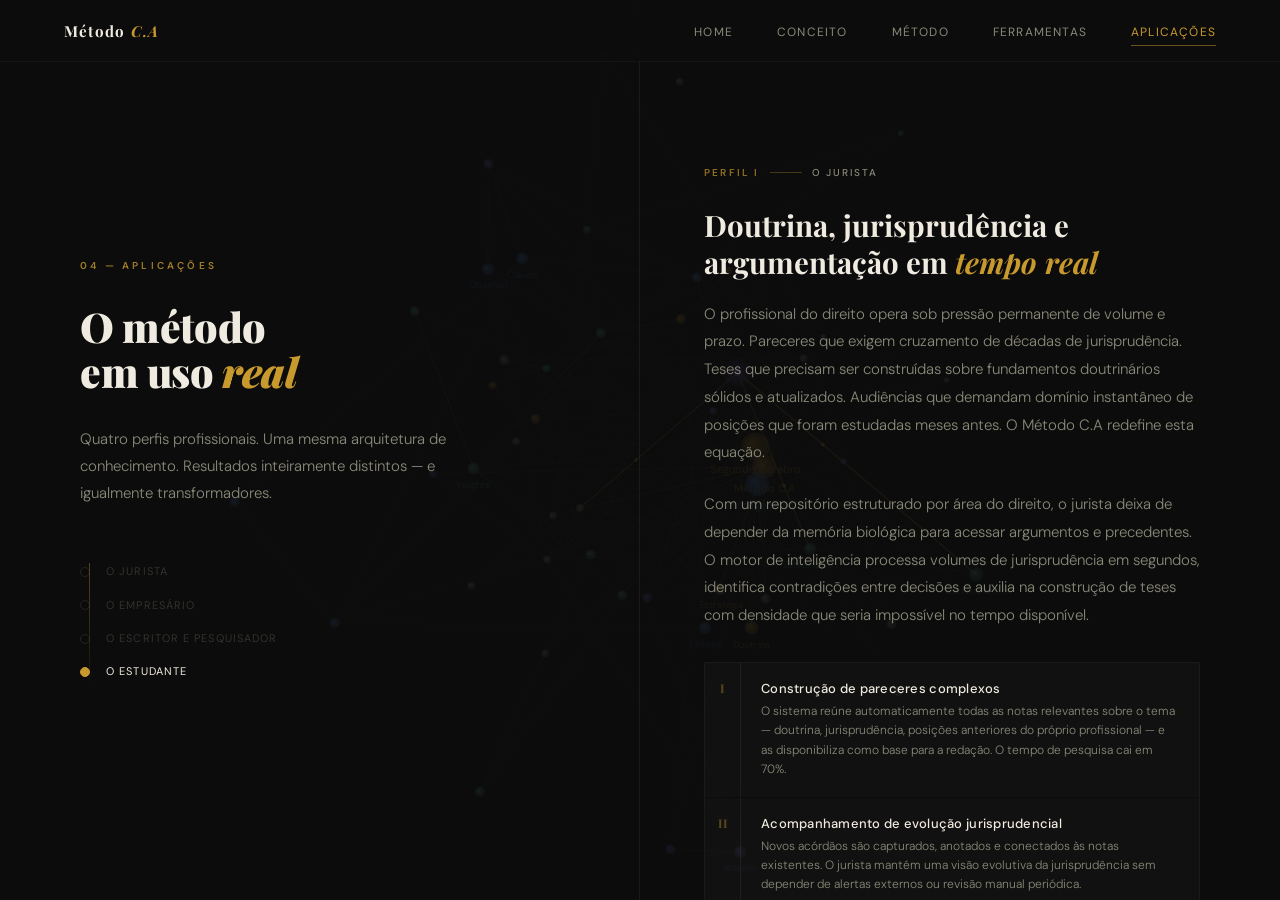
==== aplicacoes/index.html @ cd7b121b "refactor: split SPA into multi-page site with custom domain - Splits the single-file landing into on" ====
<!DOCTYPE html>
<html lang="pt-BR">
<head>
<meta charset="UTF-8">
<meta name="viewport" content="width=device-width, initial-scale=1.0">
<title>Aplicações — Método C.A</title>
<meta name="description" content="O Método C.A em uso real: jurista, empresário, escritor, pesquisador e estudante.">
<link rel="canonical" href="https://ca.franklingmendes.com/aplicacoes/">
<link href="https://fonts.googleapis.com/css2?family=Playfair+Display:ital,wght@0,700;0,900;1,700&family=DM+Sans:wght@300;400;500;600&display=swap" rel="stylesheet">
<link rel="stylesheet" href="/assets/styles.css">
</head>
<body data-page="aplicacoes">

<canvas id="graph-canvas" aria-hidden="true"></canvas>

<nav>
  <a class="nav-logo" href="/">Método <em>C.A</em></a>
  <ul class="nav-links">
    <li><a href="/"             id="nav-home">Home</a></li>
    <li><a href="/conceito/"    id="nav-conceito">Conceito</a></li>
    <li><a href="/metodo/"      id="nav-metodo">Método</a></li>
    <li><a href="/ferramentas/" id="nav-ferramentas">Ferramentas</a></li>
    <li><a href="/aplicacoes/"  id="nav-aplicacoes"  class="active">Aplicações</a></li>
  </ul>
</nav>

<div class="page" id="page-aplicacoes">
  <div class="aplic-wrap">

    <div class="aplic-left">
      <p class="aplic-section-label">04 — Aplicações</p>
      <h2 class="aplic-heading">O método<br>em uso <em>real</em></h2>
      <p class="aplic-lead">
        Quatro perfis profissionais. Uma mesma arquitetura de conhecimento.
        Resultados inteiramente distintos — e igualmente transformadores.
      </p>
      <div class="aplic-index">
        <div class="ai-item active" onclick="scrollToAplic(0)">
          <div class="ai-dot"></div>
          <span class="ai-label">O Jurista</span>
        </div>
        <div class="ai-item" onclick="scrollToAplic(1)">
          <div class="ai-dot"></div>
          <span class="ai-label">O Empresário</span>
        </div>
        <div class="ai-item" onclick="scrollToAplic(2)">
          <div class="ai-dot"></div>
          <span class="ai-label">O Escritor e Pesquisador</span>
        </div>
        <div class="ai-item" onclick="scrollToAplic(3)">
          <div class="ai-dot"></div>
          <span class="ai-label">O Estudante</span>
        </div>
      </div>
    </div>

    <div class="aplic-right" id="aplic-scroll">

      <div class="aplic-block" data-aplic="0">
        <div class="ab-profile-tag">
          <span class="ab-profile-num">Perfil I</span>
          <div class="ab-profile-line"></div>
          <span class="ab-profile-name">O Jurista</span>
        </div>
        <h3 class="ab-title">Doutrina, jurisprudência e<br>argumentação em <em>tempo real</em></h3>
        <p class="ab-body">
          O profissional do direito opera sob pressão permanente de volume e prazo.
          Pareceres que exigem cruzamento de décadas de jurisprudência. Teses que
          precisam ser construídas sobre fundamentos doutrinários sólidos e atualizados.
          Audiências que demandam domínio instantâneo de posições que foram estudadas
          meses antes. O Método C.A redefine esta equação.
        </p>
        <p class="ab-body">
          Com um repositório estruturado por área do direito, o jurista deixa de
          depender da memória biológica para acessar argumentos e precedentes.
          O motor de inteligência processa volumes de jurisprudência em segundos,
          identifica contradições entre decisões e auxilia na construção de teses
          com densidade que seria impossível no tempo disponível.
        </p>
        <div class="ab-scenarios">
          <div class="ab-scenario">
            <div class="ab-scenario-idx">I</div>
            <div class="ab-scenario-content">
              <div class="ab-scenario-title">Construção de pareceres complexos</div>
              <div class="ab-scenario-desc">O sistema reúne automaticamente todas as notas relevantes sobre o tema — doutrina, jurisprudência, posições anteriores do próprio profissional — e as disponibiliza como base para a redação. O tempo de pesquisa cai em 70%.</div>
            </div>
          </div>
          <div class="ab-scenario">
            <div class="ab-scenario-idx">II</div>
            <div class="ab-scenario-content">
              <div class="ab-scenario-title">Acompanhamento de evolução jurisprudencial</div>
              <div class="ab-scenario-desc">Novos acórdãos são capturados, anotados e conectados às notas existentes. O jurista mantém uma visão evolutiva da jurisprudência sem depender de alertas externos ou revisão manual periódica.</div>
            </div>
          </div>
          <div class="ab-scenario">
            <div class="ab-scenario-idx">III</div>
            <div class="ab-scenario-content">
              <div class="ab-scenario-title">Preparo para audiências e sustentações</div>
              <div class="ab-scenario-desc">O motor de inteligência simula questionamentos e contrapontos com base no repositório de argumentação, permitindo que o profissional antecipe objeções e refine posições antes de qualquer exposição pública.</div>
            </div>
          </div>
        </div>
        <div class="ab-quote">
          <p>"Conhecimento jurídico acumulado sem organização é erudição estéril. Com organização, é vantagem competitiva."</p>
        </div>
      </div>

      <div class="aplic-block" data-aplic="1">
        <div class="ab-profile-tag">
          <span class="ab-profile-num">Perfil II</span>
          <div class="ab-profile-line"></div>
          <span class="ab-profile-name">O Empresário</span>
        </div>
        <h3 class="ab-title">Decisões estratégicas com<br><em>contexto histórico completo</em></h3>
        <p class="ab-body">
          O empresário que decide sem contexto histórico repete erros que já cometeu
          — ou que outros cometeram antes dele. Reuniões de conselho sem registro
          estruturado. Estratégias construídas sem memória das premissas que as
          fundamentaram. Análises de mercado que existem por meses antes de serem
          descartadas sem aproveitamento.
        </p>
        <p class="ab-body">
          Com o Método C.A, cada decisão estratégica relevante é registrada com
          seu contexto, premissas e resultados. O repositório torna-se uma memória
          institucional pessoal — acessível em segundos, consultável pela IA,
          que identifica padrões e inconsistências que escapariam a qualquer análise manual.
        </p>
        <div class="ab-scenarios">
          <div class="ab-scenario">
            <div class="ab-scenario-idx">I</div>
            <div class="ab-scenario-content">
              <div class="ab-scenario-title">Memória estratégica de longo prazo</div>
              <div class="ab-scenario-desc">Decisões, premissas e resultados são registrados de forma estruturada. Ao revisitar uma área de negócio, o empresário tem acesso imediato ao histórico completo de raciocínio que fundamentou escolhas anteriores.</div>
            </div>
          </div>
          <div class="ab-scenario">
            <div class="ab-scenario-idx">II</div>
            <div class="ab-scenario-content">
              <div class="ab-scenario-title">Análise acelerada de oportunidades</div>
              <div class="ab-scenario-desc">Relatórios de mercado, teses de investimento e benchmarks competitivos são processados pelo motor de inteligência e cruzados com o histórico do repositório, gerando análises que levam horas em minutos.</div>
            </div>
          </div>
          <div class="ab-scenario">
            <div class="ab-scenario-idx">III</div>
            <div class="ab-scenario-content">
              <div class="ab-scenario-title">Preparo para negociações e conselhos</div>
              <div class="ab-scenario-desc">O sistema reúne todo o contexto relevante de uma negociação — histórico, posições, interesses das partes, precedentes — e permite que o empresário entre em qualquer reunião com domínio total do material.</div>
            </div>
          </div>
        </div>
        <div class="ab-quote">
          <p>"Liderança de alta performance é, em grande parte, uma questão de qualidade de contexto no momento da decisão."</p>
        </div>
      </div>

      <div class="aplic-block" data-aplic="2">
        <div class="ab-profile-tag">
          <span class="ab-profile-num">Perfil III</span>
          <div class="ab-profile-line"></div>
          <span class="ab-profile-name">O Escritor e o Pesquisador</span>
        </div>
        <h3 class="ab-title">Anos de leitura convertidos<br>em <em>obra estruturada</em></h3>
        <p class="ab-body">
          Escritores e pesquisadores vivem um paradoxo particular: quanto mais leem,
          mais difícil se torna localizar e articular o que já sabem. Fichamentos
          dispersos. Referências anotadas em sistemas incompatíveis. Insights
          registrados em formatos que não dialogam entre si. O momento de escrever
          é frequentemente o momento de redescobrir o que já se sabia — e isso tem um custo.
        </p>
        <p class="ab-body">
          O repositório estruturado pelo Método C.A transforma anos de leitura em
          material imediatamente acessível e produtivo. O motor de inteligência
          navega pelo acervo pessoal, identifica conexões entre autores e teorias
          que o pesquisador não havia aproximado e produz sínteses que alimentam
          o processo criativo em vez de substituí-lo.
        </p>
        <div class="ab-scenarios">
          <div class="ab-scenario">
            <div class="ab-scenario-idx">I</div>
            <div class="ab-scenario-content">
              <div class="ab-scenario-title">Gestão de referências e anotações</div>
              <div class="ab-scenario-desc">Todo material lido é capturado com suas passagens relevantes, contexto de leitura e primeiras interpretações. O acervo cresce de forma organizada, buscável e conectada — sem depender de sistemas externos de referência.</div>
            </div>
          </div>
          <div class="ab-scenario">
            <div class="ab-scenario-idx">II</div>
            <div class="ab-scenario-content">
              <div class="ab-scenario-title">Identificação de lacunas e conexões</div>
              <div class="ab-scenario-desc">O motor de inteligência mapeia o repositório e identifica áreas onde a pesquisa está densa e áreas onde há lacunas — além de conexões entre autores e temas que o pesquisador não havia percebido explicitamente.</div>
            </div>
          </div>
          <div class="ab-scenario">
            <div class="ab-scenario-idx">III</div>
            <div class="ab-scenario-content">
              <div class="ab-scenario-title">Redação progressiva e estruturada</div>
              <div class="ab-scenario-desc">Capítulos e artigos são construídos progressivamente a partir de clusters de notas, com o motor de inteligência gerando rascunhos que o autor refina — mantendo a voz e o argumento, acelerando a execução.</div>
            </div>
          </div>
        </div>
        <div class="ab-quote">
          <p>"Uma obra de não-ficção é, antes de tudo, um problema de organização. Quem organiza melhor, escreve melhor."</p>
        </div>
      </div>

      <div class="aplic-block" data-aplic="3">
        <div class="ab-profile-tag">
          <span class="ab-profile-num">Perfil IV</span>
          <div class="ab-profile-line"></div>
          <span class="ab-profile-name">O Estudante</span>
        </div>
        <h3 class="ab-title">Volume de conteúdo convertido<br>em <em>domínio real</em></h3>
        <p class="ab-body">
          O estudante de alta performance não é o que mais horas estuda — é o que
          converte o tempo de estudo em compreensão durável com maior eficiência.
          A maioria dos métodos de estudo tradicionais produz retenção de curto prazo:
          adequada para provas, inadequada para o exercício profissional que virá depois.
        </p>
        <p class="ab-body">
          O Método C.A muda a natureza do estudo. Em vez de acumular anotações
          lineares por disciplina, o estudante constrói um repositório de conceitos
          interconectados — onde cada novo aprendizado se ancora no que já existe.
          O motor de inteligência atua como um professor disponível a qualquer hora,
          capaz de explicar, questionar, simular provas e identificar os pontos
          onde a compreensão ainda é superficial.
        </p>
        <div class="ab-scenarios">
          <div class="ab-scenario">
            <div class="ab-scenario-idx">I</div>
            <div class="ab-scenario-content">
              <div class="ab-scenario-title">Construção de base conceitual permanente</div>
              <div class="ab-scenario-desc">Conceitos são registrados com suas definições, exemplos, exceções e conexões com outros conceitos. O conhecimento acumula-se de forma estruturada — não desaparece após cada avaliação.</div>
            </div>
          </div>
          <div class="ab-scenario">
            <div class="ab-scenario-idx">II</div>
            <div class="ab-scenario-content">
              <div class="ab-scenario-title">Revisão ativa com interrogação pela IA</div>
              <div class="ab-scenario-desc">O motor de inteligência gera questões baseadas no conteúdo do repositório pessoal do estudante — não questões genéricas, mas interrogações calibradas ao que já foi estudado e ao que ainda está impreciso.</div>
            </div>
          </div>
          <div class="ab-scenario">
            <div class="ab-scenario-idx">III</div>
            <div class="ab-scenario-content">
              <div class="ab-scenario-title">Preparação para concursos e exames de alta exigência</div>
              <div class="ab-scenario-desc">O sistema reúne em segundos todo o material registrado sobre um tema específico, elimina a busca dispersa e permite que o tempo de preparação seja dedicado ao raciocínio — não à logística de estudo.</div>
            </div>
          </div>
        </div>
        <div class="ab-quote">
          <p>"Estudar é construir estrutura mental. Quem tem sistema, aprende mais rápido — e retém por mais tempo."</p>
        </div>
      </div>

      <div class="aplic-cta-final">
        <p class="aplic-cta-eyebrow">O sistema está descrito. A decisão é sua.</p>
        <h3 class="aplic-cta-headline">
          O Método C.A existe para quem trata<br>o conhecimento como <em>capital</em>.
        </h3>
        <p class="aplic-cta-body">
          Não é uma solução para todos. É uma arquitetura para profissionais que
          já perceberam que a vantagem competitiva mais durável não vem de trabalhar
          mais horas — vem de pensar com mais estrutura, profundidade e velocidade.
        </p>
        <div class="aplic-cta-buttons">
          <a class="btn-comece" href="/cadastro/">
            Comece Agora
            <svg width="13" height="13" viewBox="0 0 14 14" fill="none">
              <path d="M2 7h10M8 3l4 4-4 4" stroke="currentColor" stroke-width="1.3" stroke-linecap="round" stroke-linejoin="round"/>
            </svg>
          </a>
        </div>
      </div>

    </div>
  </div>
</div>

<script src="/assets/app.js"></script>
</body>
</html>
---- assets/styles.css ----
*, *::before, *::after { margin: 0; padding: 0; box-sizing: border-box; }

:root {
  --gold:       #C89A2E;
  --gold-light: #E8B84B;
  --gold-dim:   rgba(200,154,46,0.12);
  --dark:       #0D0D0D;
  --dark-2:     #141414;
  --dark-3:     #1C1C1C;
  --light:      #F0EBE0;
  --muted:      #8A8A7A;
  --muted-2:    #5A5A50;
  --border:     rgba(255,255,255,0.06);
}

html, body {
  width: 100%; height: 100%;
  font-family: 'DM Sans', sans-serif;
  background: var(--dark);
  color: var(--light);
  overflow: hidden;
}

/* ═══════════════════════════════════════
   GLOBAL GRAPH CANVAS (fixed, all pages)
═══════════════════════════════════════ */
#graph-canvas {
  position: fixed;
  inset: 0;
  width: 100%; height: 100%;
  z-index: 0;
  pointer-events: none;
}

/* ═══════════════════════════════════════
   ROUTER
═══════════════════════════════════════ */
.page {
  display: block;
  position: fixed;
  inset: 0;
  z-index: 1;
  overflow-y: auto;
  overflow-x: hidden;
}

/* ═══════════════════════════════════════
   NAV
═══════════════════════════════════════ */
nav {
  position: fixed;
  top: 0; left: 0; right: 0;
  z-index: 300;
  padding: 1.25rem 4rem;
  display: flex;
  justify-content: space-between;
  align-items: center;
  background: rgba(13,13,13,0.72);
  backdrop-filter: blur(18px);
  border-bottom: 1px solid rgba(255,255,255,0.04);
}

.nav-logo {
  font-family: 'Playfair Display', serif;
  font-size: 0.95rem;
  color: var(--light);
  font-weight: 700;
  letter-spacing: 0.08em;
  cursor: pointer;
  user-select: none;
  text-decoration: none;
}

a.btn-comece, a.btn-gold, a.btn-outline, a.home-enter { text-decoration: none; }
.nav-logo em { color: var(--gold); font-style: italic; }

.nav-links {
  display: flex;
  gap: 2.75rem;
  list-style: none;
}

.nav-links a {
  font-size: 12px;
  color: var(--muted);
  text-decoration: none;
  letter-spacing: 0.1em;
  text-transform: uppercase;
  cursor: pointer;
  transition: color 0.2s;
  user-select: none;
  position: relative;
  padding-bottom: 4px;
}
.nav-links a:hover { color: var(--light); }
.nav-links a.active { color: var(--gold); }
.nav-links a.active::after {
  content: '';
  position: absolute;
  bottom: -2px; left: 0; right: 0;
  height: 1px;
  background: var(--gold);
  opacity: 0.5;
}

/* ═══════════════════════════════════════
   PAGE — HOME
═══════════════════════════════════════ */
#page-home {
  display: flex;
  align-items: center;
  justify-content: center;
}

#page-home::before {
  content: '';
  position: fixed;
  inset: 0;
  background: radial-gradient(ellipse at center, rgba(13,13,13,0.22) 0%, rgba(13,13,13,0.8) 100%);
  z-index: 1;
  pointer-events: none;
}

.home-content {
  position: relative;
  z-index: 2;
  text-align: center;
  user-select: none;
  animation: fadeUp 1.4s ease both;
}

.home-eyebrow {
  font-size: 10px;
  font-weight: 500;
  letter-spacing: 0.38em;
  text-transform: uppercase;
  color: var(--gold);
  margin-bottom: 1.75rem;
  opacity: 0.7;
}

.home-title {
  font-family: 'Playfair Display', serif;
  font-size: clamp(3.5rem, 9vw, 7.5rem);
  font-weight: 900;
  line-height: 1.0;
  color: var(--light);
  letter-spacing: -0.02em;
}
.home-title em { color: var(--gold); font-style: italic; }

.home-tagline {
  margin-top: 1.5rem;
  font-size: clamp(0.72rem, 1.3vw, 0.9rem);
  color: var(--muted);
  letter-spacing: 0.24em;
  text-transform: uppercase;
  font-weight: 300;
}

.home-enter {
  margin-top: 4rem;
  display: inline-flex;
  align-items: center;
  gap: 10px;
  font-size: 11px;
  color: var(--muted);
  letter-spacing: 0.16em;
  text-transform: uppercase;
  cursor: pointer;
  border: 1px solid rgba(200,154,46,0.2);
  padding: 13px 30px;
  border-radius: 2px;
  transition: all 0.3s;
  animation: fadeUp 1.8s 0.5s ease both;
  opacity: 0;
}
.home-enter:hover {
  color: var(--gold);
  border-color: rgba(200,154,46,0.5);
  background: rgba(200,154,46,0.04);
  letter-spacing: 0.2em;
}
.home-enter svg { transition: transform 0.3s; flex-shrink: 0; }
.home-enter:hover svg { transform: translateX(5px); }

.scroll-hint {
  position: fixed;
  bottom: 2.5rem;
  left: 50%;
  transform: translateX(-50%);
  z-index: 2;
  display: flex;
  flex-direction: column;
  align-items: center;
  gap: 8px;
  opacity: 0;
  animation: fadeUp 2s 1.2s ease both;
}
.scroll-hint span {
  font-size: 9px;
  letter-spacing: 0.3em;
  text-transform: uppercase;
  color: var(--muted);
  opacity: 0.5;
}
.scroll-line {
  width: 1px; height: 36px;
  background: linear-gradient(to bottom, rgba(200,154,46,0.55), transparent);
  animation: scrollDrop 2.4s ease-in-out infinite;
}

/* ═══════════════════════════════════════
   PAGE — CONCEITO
═══════════════════════════════════════ */
#page-conceito {
  padding-top: 0;
}

/* dark overlay so text is legible over graph */
#page-conceito::before {
  content: '';
  position: fixed;
  inset: 0;
  background: rgba(13,13,13,0.86);
  z-index: 1;
  pointer-events: none;
}

.conceito-wrap {
  position: relative;
  z-index: 2;
  min-height: 100vh;
  display: grid;
  grid-template-columns: 1fr 1fr;
  gap: 0;
}

/* LEFT COLUMN — sticky header panel */
.conceito-left {
  position: sticky;
  top: 0;
  height: 100vh;
  display: flex;
  flex-direction: column;
  justify-content: center;
  padding: 7rem 4rem 4rem 5rem;
  border-right: 1px solid var(--border);
}

.conceito-section-label {
  font-size: 10px;
  font-weight: 600;
  letter-spacing: 0.32em;
  text-transform: uppercase;
  color: var(--gold);
  opacity: 0.8;
  margin-bottom: 2rem;
}

.conceito-heading {
  font-family: 'Playfair Display', serif;
  font-size: clamp(2.4rem, 3.5vw, 3.4rem);
  font-weight: 900;
  line-height: 1.1;
  color: var(--light);
  letter-spacing: -0.01em;
  margin-bottom: 2rem;
}
.conceito-heading em { color: var(--gold); font-style: italic; }

.conceito-lead {
  font-size: 15px;
  color: var(--muted);
  line-height: 1.8;
  font-weight: 300;
  max-width: 440px;
  margin-bottom: 3rem;
}

/* progress indicator */
.conceito-progress {
  display: flex;
  flex-direction: column;
  gap: 10px;
}

.prog-item {
  display: flex;
  align-items: center;
  gap: 12px;
  cursor: pointer;
  opacity: 0.35;
  transition: opacity 0.3s;
}
.prog-item.active { opacity: 1; }

.prog-dot {
  width: 6px; height: 6px;
  border-radius: 50%;
  background: var(--muted-2);
  flex-shrink: 0;
  transition: background 0.3s, transform 0.3s;
}
.prog-item.active .prog-dot {
  background: var(--gold);
  transform: scale(1.4);
}

.prog-label {
  font-size: 11px;
  letter-spacing: 0.12em;
  text-transform: uppercase;
  color: var(--muted);
  transition: color 0.3s;
}
.prog-item.active .prog-label { color: var(--light); }

/* RIGHT COLUMN — scrollable content */
.conceito-right {
  padding: 12rem 5rem 8rem 4rem;
  display: flex;
  flex-direction: column;
  gap: 8rem;
}

/* individual concept blocks */
.concept-block {
  opacity: 0;
  transform: translateY(28px);
  transition: opacity 0.7s ease, transform 0.7s ease;
}
.concept-block.visible {
  opacity: 1;
  transform: none;
}

.cb-number {
  font-family: 'Playfair Display', serif;
  font-size: 5rem;
  font-weight: 900;
  color: rgba(200,154,46,0.08);
  line-height: 1;
  margin-bottom: -1rem;
  letter-spacing: -0.04em;
  user-select: none;
}

.cb-title {
  font-family: 'Playfair Display', serif;
  font-size: clamp(1.6rem, 2.5vw, 2rem);
  font-weight: 700;
  color: var(--light);
  line-height: 1.2;
  margin-bottom: 1.25rem;
}
.cb-title em { color: var(--gold); font-style: italic; }

.cb-body {
  font-size: 15px;
  color: var(--muted);
  line-height: 1.85;
  font-weight: 300;
  max-width: 500px;
  margin-bottom: 2rem;
}

.cb-divider {
  width: 40px;
  height: 1px;
  background: rgba(200,154,46,0.3);
  margin-bottom: 2rem;
}

/* quote pull */
.cb-quote {
  border-left: 2px solid rgba(200,154,46,0.35);
  padding: 0.75rem 0 0.75rem 1.5rem;
  margin-bottom: 2rem;
}
.cb-quote p {
  font-family: 'Playfair Display', serif;
  font-size: 1.05rem;
  font-style: italic;
  color: var(--light);
  line-height: 1.55;
  font-weight: 700;
  opacity: 0.75;
}

/* profile tags */
.cb-profiles {
  display: flex;
  flex-wrap: wrap;
  gap: 8px;
  margin-top: 1.5rem;
}
.cb-tag {
  font-size: 10px;
  font-weight: 500;
  letter-spacing: 0.14em;
  text-transform: uppercase;
  color: var(--gold);
  border: 1px solid rgba(200,154,46,0.25);
  padding: 5px 14px;
  border-radius: 1px;
  opacity: 0.8;
}

/* stat row */
.cb-stats {
  display: grid;
  grid-template-columns: repeat(3, 1fr);
  gap: 1px;
  border: 1px solid var(--border);
  margin-top: 2rem;
}
.cb-stat {
  padding: 1.25rem;
  background: rgba(255,255,255,0.02);
}
.cb-stat-num {
  font-family: 'Playfair Display', serif;
  font-size: 1.8rem;
  font-weight: 700;
  color: var(--gold);
  line-height: 1;
  margin-bottom: 0.4rem;
}
.cb-stat-label {
  font-size: 11px;
  color: var(--muted);
  letter-spacing: 0.08em;
  line-height: 1.4;
  font-weight: 300;
}

/* CTA block at end of conceito */
.conceito-cta {
  border-top: 1px solid var(--border);
  padding-top: 4rem;
  display: flex;
  flex-direction: column;
  gap: 1.5rem;
  opacity: 0;
  transform: translateY(28px);
  transition: opacity 0.7s ease, transform 0.7s ease;
}
.conceito-cta.visible { opacity: 1; transform: none; }

.conceito-cta-label {
  font-size: 10px;
  letter-spacing: 0.28em;
  text-transform: uppercase;
  color: var(--gold);
  opacity: 0.7;
}
.conceito-cta-text {
  font-family: 'Playfair Display', serif;
  font-size: clamp(1.3rem, 2.2vw, 1.7rem);
  font-weight: 700;
  color: var(--light);
  line-height: 1.3;
  max-width: 440px;
}
.conceito-cta-text em { color: var(--gold); font-style: italic; }

.btn-gold {
  display: inline-flex;
  align-items: center;
  gap: 10px;
  background: var(--gold);
  color: var(--dark);
  font-size: 11px;
  font-weight: 600;
  letter-spacing: 0.14em;
  text-transform: uppercase;
  padding: 14px 32px;
  border-radius: 2px;
  cursor: pointer;
  border: none;
  transition: background 0.25s, letter-spacing 0.25s;
  align-self: flex-start;
}
.btn-gold:hover { background: var(--gold-light); letter-spacing: 0.18em; }
.btn-gold svg { transition: transform 0.25s; flex-shrink: 0; }
.btn-gold:hover svg { transform: translateX(4px); }

/* ═══════════════════════════════════════
   PLACEHOLDER PAGES
═══════════════════════════════════════ */
.placeholder-page {
  display: flex;
  align-items: center;
  justify-content: center;
}
.placeholder-page::before {
  content: '';
  position: fixed;
  inset: 0;
  background: rgba(13,13,13,0.88);
  z-index: 1;
  pointer-events: none;
}
.placeholder-inner {
  position: relative;
  z-index: 2;
  text-align: center;
}
.placeholder-inner h2 {
  font-family: 'Playfair Display', serif;
  font-size: clamp(2rem, 4vw, 3rem);
  color: var(--light);
  margin-bottom: 1rem;
  font-weight: 700;
  opacity: 0.2;
}
.placeholder-inner p {
  font-size: 11px;
  color: var(--muted);
  letter-spacing: 0.2em;
  text-transform: uppercase;
  opacity: 0.2;
}

/* ═══════════════════════════════════════
   ANIMATIONS
═══════════════════════════════════════ */
@keyframes fadeUp {
  from { opacity: 0; transform: translateY(20px); }
  to   { opacity: 1; transform: none; }
}
@keyframes scrollDrop {
  0%   { transform: scaleY(0); transform-origin: top; }
  50%  { transform: scaleY(1); transform-origin: top; }
  51%  { transform: scaleY(1); transform-origin: bottom; }
  100% { transform: scaleY(0); transform-origin: bottom; opacity: 0; }
}

/* ═══════════════════════════════════════
   PAGE — MÉTODO
═══════════════════════════════════════ */
#page-metodo::before {
  content: '';
  position: fixed;
  inset: 0;
  background: rgba(13,13,13,0.88);
  z-index: 1;
  pointer-events: none;
}

.metodo-wrap {
  position: relative;
  z-index: 2;
  min-height: 100vh;
  display: grid;
  grid-template-columns: 1fr 1fr;
  gap: 0;
}

.metodo-left {
  position: sticky;
  top: 0;
  height: 100vh;
  display: flex;
  flex-direction: column;
  justify-content: center;
  padding: 7rem 4rem 4rem 5rem;
  border-right: 1px solid var(--border);
}

.metodo-section-label {
  font-size: 10px;
  font-weight: 600;
  letter-spacing: 0.32em;
  text-transform: uppercase;
  color: var(--gold);
  opacity: 0.8;
  margin-bottom: 2rem;
}

.metodo-heading {
  font-family: 'Playfair Display', serif;
  font-size: clamp(2.2rem, 3.2vw, 3.2rem);
  font-weight: 900;
  line-height: 1.1;
  color: var(--light);
  letter-spacing: -0.01em;
  margin-bottom: 2rem;
}
.metodo-heading em { color: var(--gold); font-style: italic; }

.metodo-lead {
  font-size: 15px;
  color: var(--muted);
  line-height: 1.8;
  font-weight: 300;
  max-width: 420px;
  margin-bottom: 3rem;
}

.metodo-timeline {
  display: flex;
  flex-direction: column;
  gap: 0;
  position: relative;
}

.metodo-timeline::before {
  content: '';
  position: absolute;
  left: 9px; top: 8px; bottom: 8px;
  width: 1px;
  background: linear-gradient(to bottom, rgba(200,154,46,0.4), rgba(200,154,46,0.05));
}

.mt-item {
  display: flex;
  align-items: center;
  gap: 16px;
  padding: 9px 0;
  cursor: pointer;
  opacity: 0.3;
  transition: opacity 0.3s;
  position: relative;
}
.mt-item.active { opacity: 1; }

.mt-dot {
  width: 10px; height: 10px;
  border-radius: 50%;
  border: 1px solid var(--muted-2);
  background: var(--dark);
  flex-shrink: 0;
  transition: border-color 0.3s, background 0.3s;
  position: relative; z-index: 1;
}
.mt-item.active .mt-dot { border-color: var(--gold); background: var(--gold); }

.mt-label {
  font-size: 11px;
  letter-spacing: 0.1em;
  text-transform: uppercase;
  color: var(--muted);
  transition: color 0.3s;
}
.mt-item.active .mt-label { color: var(--light); }

.mt-phase {
  font-family: 'Playfair Display', serif;
  font-size: 11px;
  color: var(--gold);
  margin-left: auto;
  opacity: 0;
  transition: opacity 0.3s;
  white-space: nowrap;
}
.mt-item.active .mt-phase { opacity: 0.7; }

.metodo-right {
  padding: 10rem 5rem 8rem 4rem;
  display: flex;
  flex-direction: column;
  gap: 0;
}

.phase-block {
  opacity: 0;
  transform: translateY(28px);
  transition: opacity 0.7s ease, transform 0.7s ease;
  padding-bottom: 7rem;
  border-bottom: 1px solid var(--border);
  margin-bottom: 7rem;
}
.phase-block:last-of-type { border-bottom: none; margin-bottom: 0; padding-bottom: 2rem; }
.phase-block.visible { opacity: 1; transform: none; }

.pb-phase-tag {
  display: inline-flex;
  align-items: center;
  gap: 10px;
  margin-bottom: 2rem;
}
.pb-phase-num {
  font-size: 10px; font-weight: 600;
  letter-spacing: 0.22em; text-transform: uppercase;
  color: var(--gold); opacity: 0.7;
}
.pb-phase-line { width: 32px; height: 1px; background: rgba(200,154,46,0.3); }
.pb-phase-name {
  font-size: 10px; font-weight: 500;
  letter-spacing: 0.18em; text-transform: uppercase;
  color: var(--muted);
}

.pb-title {
  font-family: 'Playfair Display', serif;
  font-size: clamp(1.6rem, 2.4vw, 2rem);
  font-weight: 700;
  color: var(--light);
  line-height: 1.2;
  margin-bottom: 1.5rem;
}
.pb-title em { color: var(--gold); font-style: italic; }

.pb-body {
  font-size: 15px;
  color: var(--muted);
  line-height: 1.85;
  font-weight: 300;
  max-width: 500px;
  margin-bottom: 1.5rem;
}

.pb-quote {
  border-left: 2px solid rgba(200,154,46,0.3);
  padding: 0.75rem 0 0.75rem 1.5rem;
  margin: 1.75rem 0;
}
.pb-quote p {
  font-family: 'Playfair Display', serif;
  font-size: 1rem; font-style: italic;
  color: var(--light); line-height: 1.55;
  font-weight: 700; opacity: 0.7;
}

.pb-practices {
  display: flex;
  flex-direction: column;
  gap: 1px;
  margin-top: 2rem;
  border: 1px solid var(--border);
}

.pb-practice {
  display: grid;
  grid-template-columns: 36px 1fr;
  background: rgba(255,255,255,0.02);
  transition: background 0.2s;
}
.pb-practice:hover { background: rgba(255,255,255,0.04); }

.pb-practice-idx {
  display: flex;
  align-items: flex-start;
  justify-content: center;
  padding: 1.1rem 0;
  font-family: 'Playfair Display', serif;
  font-size: 0.75rem;
  color: rgba(200,154,46,0.4);
  font-weight: 700;
  border-right: 1px solid var(--border);
}

.pb-practice-content { padding: 1.1rem 1.25rem; }

.pb-practice-title {
  font-size: 13px; font-weight: 500;
  color: var(--light);
  margin-bottom: 0.3rem;
  letter-spacing: 0.02em;
}

.pb-practice-desc {
  font-size: 12px; color: var(--muted);
  line-height: 1.6; font-weight: 300;
}

.pb-principles {
  display: grid;
  grid-template-columns: repeat(2, 1fr);
  gap: 1px;
  border: 1px solid var(--border);
  margin-top: 2rem;
}

.pb-principle { padding: 1.5rem; background: rgba(255,255,255,0.02); }

.pb-principle-label {
  font-size: 9px; font-weight: 600;
  letter-spacing: 0.2em; text-transform: uppercase;
  color: var(--gold); opacity: 0.7;
  margin-bottom: 0.6rem;
}

.pb-principle-text {
  font-size: 13px; color: var(--muted);
  line-height: 1.65; font-weight: 300;
}

.metodo-cta {
  border-top: 1px solid var(--border);
  padding-top: 4rem; padding-bottom: 6rem;
  display: flex; flex-direction: column; gap: 1.5rem;
  opacity: 0; transform: translateY(28px);
  transition: opacity 0.7s ease, transform 0.7s ease;
}
.metodo-cta.visible { opacity: 1; transform: none; }

.metodo-cta-label {
  font-size: 10px; letter-spacing: 0.28em;
  text-transform: uppercase; color: var(--gold); opacity: 0.7;
}
.metodo-cta-text {
  font-family: 'Playfair Display', serif;
  font-size: clamp(1.3rem, 2.2vw, 1.7rem);
  font-weight: 700; color: var(--light);
  line-height: 1.3; max-width: 460px;
}
.metodo-cta-text em { color: var(--gold); font-style: italic; }

@media (max-width: 860px) {
  .conceito-wrap { grid-template-columns: 1fr; }
  .conceito-left { position: relative; height: auto; padding: 8rem 2rem 3rem; border-right: none; border-bottom: 1px solid var(--border); }
  .conceito-progress { display: none; }
  .conceito-right { padding: 3rem 2rem 6rem; }
  .cb-stats { grid-template-columns: 1fr 1fr; }
  .metodo-wrap { grid-template-columns: 1fr; }
  .metodo-left { position: relative; height: auto; padding: 8rem 2rem 3rem; border-right: none; border-bottom: 1px solid var(--border); }
  .metodo-timeline { display: none; }
  .metodo-right { padding: 3rem 2rem 6rem; }
  .pb-principles { grid-template-columns: 1fr; }
}

/* ═══════════════════════════════════════
   PAGE — FERRAMENTAS
═══════════════════════════════════════ */
#page-ferramentas::before {
  content: '';
  position: fixed;
  inset: 0;
  background: rgba(13,13,13,0.88);
  z-index: 1;
  pointer-events: none;
}

.ferr-wrap {
  position: relative;
  z-index: 2;
  min-height: 100vh;
  display: grid;
  grid-template-columns: 1fr 1fr;
  gap: 0;
}

.ferr-left {
  position: sticky;
  top: 0;
  height: 100vh;
  display: flex;
  flex-direction: column;
  justify-content: center;
  padding: 7rem 4rem 4rem 5rem;
  border-right: 1px solid var(--border);
}

.ferr-section-label {
  font-size: 10px;
  font-weight: 600;
  letter-spacing: 0.32em;
  text-transform: uppercase;
  color: var(--gold);
  opacity: 0.8;
  margin-bottom: 2rem;
}

.ferr-heading {
  font-family: 'Playfair Display', serif;
  font-size: clamp(2.2rem, 3.2vw, 3.2rem);
  font-weight: 900;
  line-height: 1.1;
  color: var(--light);
  letter-spacing: -0.01em;
  margin-bottom: 2rem;
}
.ferr-heading em { color: var(--gold); font-style: italic; }

.ferr-lead {
  font-size: 15px;
  color: var(--muted);
  line-height: 1.8;
  font-weight: 300;
  max-width: 420px;
  margin-bottom: 3rem;
}

.ferr-index {
  display: flex;
  flex-direction: column;
  gap: 0;
  position: relative;
}
.ferr-index::before {
  content: '';
  position: absolute;
  left: 9px; top: 8px; bottom: 8px;
  width: 1px;
  background: linear-gradient(to bottom, rgba(200,154,46,0.4), rgba(200,154,46,0.05));
}
.fi-item {
  display: flex;
  align-items: center;
  gap: 16px;
  padding: 9px 0;
  cursor: pointer;
  opacity: 0.3;
  transition: opacity 0.3s;
  position: relative;
}
.fi-item.active { opacity: 1; }
.fi-dot {
  width: 10px; height: 10px;
  border-radius: 50%;
  border: 1px solid var(--muted-2);
  background: var(--dark);
  flex-shrink: 0;
  transition: border-color 0.3s, background 0.3s;
  position: relative; z-index: 1;
}
.fi-item.active .fi-dot { border-color: var(--gold); background: var(--gold); }
.fi-label {
  font-size: 11px;
  letter-spacing: 0.1em;
  text-transform: uppercase;
  color: var(--muted);
  transition: color 0.3s;
  line-height: 1.4;
}
.fi-item.active .fi-label { color: var(--light); }

.ferr-right {
  padding: 10rem 5rem 8rem 4rem;
  display: flex;
  flex-direction: column;
  gap: 0;
}

.ferr-block {
  opacity: 0;
  transform: translateY(28px);
  transition: opacity 0.7s ease, transform 0.7s ease;
  padding-bottom: 6rem;
  border-bottom: 1px solid var(--border);
  margin-bottom: 6rem;
}
.ferr-block:last-of-type { border-bottom: none; margin-bottom: 0; padding-bottom: 2rem; }
.ferr-block.visible { opacity: 1; transform: none; }

.fb-layer-tag {
  display: inline-flex;
  align-items: center;
  gap: 10px;
  margin-bottom: 1.75rem;
}
.fb-layer-num {
  font-size: 10px; font-weight: 600;
  letter-spacing: 0.22em; text-transform: uppercase;
  color: var(--gold); opacity: 0.7;
}
.fb-layer-line { width: 32px; height: 1px; background: rgba(200,154,46,0.3); }
.fb-layer-name {
  font-size: 10px; font-weight: 500;
  letter-spacing: 0.18em; text-transform: uppercase;
  color: var(--muted);
}

.fb-title {
  font-family: 'Playfair Display', serif;
  font-size: clamp(1.5rem, 2.3vw, 1.9rem);
  font-weight: 700;
  color: var(--light);
  line-height: 1.25;
  margin-bottom: 1.25rem;
}
.fb-title em { color: var(--gold); font-style: italic; }

.fb-function {
  display: inline-block;
  font-size: 10px;
  font-weight: 600;
  letter-spacing: 0.18em;
  text-transform: uppercase;
  color: var(--dark);
  background: var(--gold);
  padding: 4px 12px;
  margin-bottom: 1.25rem;
  opacity: 0.85;
}

.fb-body {
  font-size: 15px;
  color: var(--muted);
  line-height: 1.85;
  font-weight: 300;
  max-width: 500px;
  margin-bottom: 1.5rem;
}

.fb-specs {
  display: flex;
  flex-direction: column;
  gap: 1px;
  border: 1px solid var(--border);
  margin-top: 2rem;
}
.fb-spec {
  display: grid;
  grid-template-columns: 140px 1fr;
  gap: 0;
  background: rgba(255,255,255,0.02);
  transition: background 0.2s;
}
.fb-spec:hover { background: rgba(255,255,255,0.04); }
.fb-spec-key {
  padding: 1rem 1rem 1rem 1.25rem;
  font-size: 11px;
  font-weight: 500;
  color: var(--gold);
  letter-spacing: 0.08em;
  text-transform: uppercase;
  border-right: 1px solid var(--border);
  line-height: 1.5;
  opacity: 0.8;
}
.fb-spec-val {
  padding: 1rem 1.25rem;
  font-size: 13px;
  color: var(--muted);
  line-height: 1.6;
  font-weight: 300;
}

.fb-quote {
  border-left: 2px solid rgba(200,154,46,0.3);
  padding: 0.75rem 0 0.75rem 1.5rem;
  margin: 2rem 0 0;
}
.fb-quote p {
  font-family: 'Playfair Display', serif;
  font-size: 1rem; font-style: italic;
  color: var(--light); line-height: 1.55;
  font-weight: 700; opacity: 0.7;
}

.ferr-cta {
  border-top: 1px solid var(--border);
  padding-top: 4rem; padding-bottom: 6rem;
  display: flex; flex-direction: column; gap: 1.5rem;
  opacity: 0; transform: translateY(28px);
  transition: opacity 0.7s ease, transform 0.7s ease;
}
.ferr-cta.visible { opacity: 1; transform: none; }
.ferr-cta-label {
  font-size: 10px; letter-spacing: 0.28em;
  text-transform: uppercase; color: var(--gold); opacity: 0.7;
}
.ferr-cta-text {
  font-family: 'Playfair Display', serif;
  font-size: clamp(1.3rem, 2.2vw, 1.7rem);
  font-weight: 700; color: var(--light);
  line-height: 1.3; max-width: 460px;
}
.ferr-cta-text em { color: var(--gold); font-style: italic; }

/* ═══════════════════════════════════════
   PAGE — APLICAÇÕES
═══════════════════════════════════════ */
#page-aplicacoes::before {
  content: '';
  position: fixed;
  inset: 0;
  background: rgba(13,13,13,0.88);
  z-index: 1;
  pointer-events: none;
}

.aplic-wrap {
  position: relative;
  z-index: 2;
  min-height: 100vh;
  display: grid;
  grid-template-columns: 1fr 1fr;
  gap: 0;
}

.aplic-left {
  position: sticky;
  top: 0;
  height: 100vh;
  display: flex;
  flex-direction: column;
  justify-content: center;
  padding: 7rem 4rem 4rem 5rem;
  border-right: 1px solid var(--border);
}

.aplic-section-label {
  font-size: 10px;
  font-weight: 600;
  letter-spacing: 0.32em;
  text-transform: uppercase;
  color: var(--gold);
  opacity: 0.8;
  margin-bottom: 2rem;
}

.aplic-heading {
  font-family: 'Playfair Display', serif;
  font-size: clamp(2.2rem, 3.2vw, 3.2rem);
  font-weight: 900;
  line-height: 1.1;
  color: var(--light);
  letter-spacing: -0.01em;
  margin-bottom: 2rem;
}
.aplic-heading em { color: var(--gold); font-style: italic; }

.aplic-lead {
  font-size: 15px;
  color: var(--muted);
  line-height: 1.8;
  font-weight: 300;
  max-width: 420px;
  margin-bottom: 3rem;
}

.aplic-index {
  display: flex;
  flex-direction: column;
  gap: 0;
  position: relative;
}
.aplic-index::before {
  content: '';
  position: absolute;
  left: 9px; top: 8px; bottom: 8px;
  width: 1px;
  background: linear-gradient(to bottom, rgba(200,154,46,0.4), rgba(200,154,46,0.05));
}
.ai-item {
  display: flex;
  align-items: center;
  gap: 16px;
  padding: 9px 0;
  cursor: pointer;
  opacity: 0.3;
  transition: opacity 0.3s;
  position: relative;
}
.ai-item.active { opacity: 1; }
.ai-dot {
  width: 10px; height: 10px;
  border-radius: 50%;
  border: 1px solid var(--muted-2);
  background: var(--dark);
  flex-shrink: 0;
  transition: border-color 0.3s, background 0.3s;
  position: relative; z-index: 1;
}
.ai-item.active .ai-dot { border-color: var(--gold); background: var(--gold); }
.ai-label {
  font-size: 11px;
  letter-spacing: 0.1em;
  text-transform: uppercase;
  color: var(--muted);
  transition: color 0.3s;
  line-height: 1.4;
}
.ai-item.active .ai-label { color: var(--light); }

.aplic-right {
  padding: 10rem 5rem 8rem 4rem;
  display: flex;
  flex-direction: column;
  gap: 0;
}

.aplic-block {
  opacity: 0;
  transform: translateY(28px);
  transition: opacity 0.7s ease, transform 0.7s ease;
  padding-bottom: 6rem;
  border-bottom: 1px solid var(--border);
  margin-bottom: 6rem;
}
.aplic-block:last-of-type { border-bottom: none; margin-bottom: 0; padding-bottom: 2rem; }
.aplic-block.visible { opacity: 1; transform: none; }

.ab-profile-tag {
  display: inline-flex;
  align-items: center;
  gap: 10px;
  margin-bottom: 1.75rem;
}
.ab-profile-num {
  font-size: 10px; font-weight: 600;
  letter-spacing: 0.22em; text-transform: uppercase;
  color: var(--gold); opacity: 0.7;
}
.ab-profile-line { width: 32px; height: 1px; background: rgba(200,154,46,0.3); }
.ab-profile-name {
  font-size: 10px; font-weight: 500;
  letter-spacing: 0.18em; text-transform: uppercase;
  color: var(--muted);
}

.ab-title {
  font-family: 'Playfair Display', serif;
  font-size: clamp(1.5rem, 2.3vw, 1.9rem);
  font-weight: 700;
  color: var(--light);
  line-height: 1.25;
  margin-bottom: 1.25rem;
}
.ab-title em { color: var(--gold); font-style: italic; }

.ab-body {
  font-size: 15px;
  color: var(--muted);
  line-height: 1.85;
  font-weight: 300;
  max-width: 500px;
  margin-bottom: 1.5rem;
}

.ab-scenarios {
  display: flex;
  flex-direction: column;
  gap: 1px;
  border: 1px solid var(--border);
  margin-top: 2rem;
}
.ab-scenario {
  display: grid;
  grid-template-columns: 36px 1fr;
  background: rgba(255,255,255,0.02);
  transition: background 0.2s;
}
.ab-scenario:hover { background: rgba(255,255,255,0.04); }
.ab-scenario-idx {
  display: flex;
  align-items: flex-start;
  justify-content: center;
  padding: 1.1rem 0;
  font-family: 'Playfair Display', serif;
  font-size: 0.75rem;
  color: rgba(200,154,46,0.4);
  font-weight: 700;
  border-right: 1px solid var(--border);
}
.ab-scenario-content { padding: 1.1rem 1.25rem; }
.ab-scenario-title {
  font-size: 13px; font-weight: 500;
  color: var(--light);
  margin-bottom: 0.3rem;
  letter-spacing: 0.02em;
}
.ab-scenario-desc {
  font-size: 12px; color: var(--muted);
  line-height: 1.6; font-weight: 300;
}

.ab-quote {
  border-left: 2px solid rgba(200,154,46,0.3);
  padding: 0.75rem 0 0.75rem 1.5rem;
  margin: 2rem 0 0;
}
.ab-quote p {
  font-family: 'Playfair Display', serif;
  font-size: 1rem; font-style: italic;
  color: var(--light); line-height: 1.55;
  font-weight: 700; opacity: 0.7;
}

/* closing CTA — Aplicações */
.aplic-cta-final {
  border-top: 1px solid var(--border);
  padding-top: 5rem; padding-bottom: 7rem;
  display: flex; flex-direction: column; gap: 2rem;
  opacity: 0; transform: translateY(28px);
  transition: opacity 0.7s ease, transform 0.7s ease;
}
.aplic-cta-final.visible { opacity: 1; transform: none; }

.aplic-cta-eyebrow {
  font-size: 10px; letter-spacing: 0.28em;
  text-transform: uppercase; color: var(--gold); opacity: 0.7;
}
.aplic-cta-headline {
  font-family: 'Playfair Display', serif;
  font-size: clamp(1.6rem, 2.8vw, 2.2rem);
  font-weight: 900; color: var(--light);
  line-height: 1.2; max-width: 460px;
}
.aplic-cta-headline em { color: var(--gold); font-style: italic; }
.aplic-cta-body {
  font-size: 15px; color: var(--muted);
  line-height: 1.8; font-weight: 300; max-width: 440px;
}
.aplic-cta-buttons {
  display: flex; gap: 12px; flex-wrap: wrap;
}
.btn-outline {
  display: inline-flex; align-items: center; gap: 10px;
  background: transparent;
  color: var(--light);
  font-size: 11px; font-weight: 500;
  letter-spacing: 0.14em; text-transform: uppercase;
  padding: 13px 28px; border-radius: 2px; cursor: pointer;
  border: 1px solid rgba(255,255,255,0.15);
  transition: border-color 0.25s, color 0.25s;
}
.btn-outline:hover { border-color: rgba(200,154,46,0.4); color: var(--gold); }

@media (max-width: 860px) {
  .ferr-wrap { grid-template-columns: 1fr; }
  .ferr-left { position: relative; height: auto; padding: 8rem 2rem 3rem; border-right: none; border-bottom: 1px solid var(--border); }
  .ferr-index { display: none; }
  .ferr-right { padding: 3rem 2rem 6rem; }
  .fb-spec { grid-template-columns: 100px 1fr; }
  .aplic-wrap { grid-template-columns: 1fr; }
  .aplic-left { position: relative; height: auto; padding: 8rem 2rem 3rem; border-right: none; border-bottom: 1px solid var(--border); }
  .aplic-index { display: none; }
  .aplic-right { padding: 3rem 2rem 6rem; }
}


/* ═══════════════════════════════════════
   PAGE — CADASTRO
═══════════════════════════════════════ */
#page-cadastro::before {
  content: '';
  position: fixed;
  inset: 0;
  background: rgba(13,13,13,0.92);
  z-index: 1;
  pointer-events: none;
}

.cadastro-wrap {
  position: relative;
  z-index: 2;
  min-height: 100vh;
  display: grid;
  grid-template-columns: 1fr 1fr;
  gap: 0;
}

/* LEFT — editorial pitch */
.cadastro-left {
  position: sticky;
  top: 0;
  height: 100vh;
  display: flex;
  flex-direction: column;
  justify-content: center;
  padding: 7rem 4rem 4rem 5rem;
  border-right: 1px solid var(--border);
}

.cad-eyebrow {
  font-size: 10px;
  font-weight: 600;
  letter-spacing: 0.32em;
  text-transform: uppercase;
  color: var(--gold);
  opacity: 0.8;
  margin-bottom: 2rem;
}

.cad-heading {
  font-family: 'Playfair Display', serif;
  font-size: clamp(2.2rem, 3.2vw, 3.2rem);
  font-weight: 900;
  line-height: 1.1;
  color: var(--light);
  letter-spacing: -0.01em;
  margin-bottom: 1.75rem;
}
.cad-heading em { color: var(--gold); font-style: italic; }

.cad-lead {
  font-size: 15px;
  color: var(--muted);
  line-height: 1.8;
  font-weight: 300;
  max-width: 400px;
  margin-bottom: 2.5rem;
}

.cad-promise {
  display: flex;
  flex-direction: column;
  gap: 1px;
  border: 1px solid var(--border);
}

.cad-promise-item {
  display: grid;
  grid-template-columns: 28px 1fr;
  gap: 0;
  background: rgba(255,255,255,0.02);
  padding: 1rem 1.25rem 1rem 0;
}

.cad-promise-mark {
  display: flex;
  align-items: flex-start;
  justify-content: center;
  padding-top: 2px;
}

.cad-promise-mark::before {
  content: '';
  width: 5px; height: 5px;
  border-radius: 50%;
  background: var(--gold);
  opacity: 0.6;
  margin-top: 4px;
}

.cad-promise-text {
  font-size: 13px;
  color: var(--muted);
  line-height: 1.6;
  font-weight: 300;
}

.cad-promise-text strong {
  color: var(--light);
  font-weight: 500;
}

/* RIGHT — form */
.cadastro-right {
  display: flex;
  flex-direction: column;
  justify-content: center;
  padding: 7rem 5rem 4rem 4rem;
  overflow-y: auto;
}

.cad-form-label {
  font-size: 10px;
  font-weight: 600;
  letter-spacing: 0.32em;
  text-transform: uppercase;
  color: var(--gold);
  opacity: 0.7;
  margin-bottom: 2.5rem;
}

.cad-form {
  display: flex;
  flex-direction: column;
  gap: 0;
  max-width: 440px;
}

.cad-field {
  display: flex;
  flex-direction: column;
  gap: 0;
  border-bottom: 1px solid var(--border);
  padding-bottom: 0;
  transition: border-color 0.3s;
  position: relative;
}
.cad-field:first-of-type { border-top: 1px solid var(--border); }

.cad-field:focus-within {
  border-color: rgba(200,154,46,0.4);
}

.cad-label {
  font-size: 9px;
  font-weight: 600;
  letter-spacing: 0.22em;
  text-transform: uppercase;
  color: var(--gold);
  opacity: 0.6;
  padding: 1.1rem 0 0;
  transition: opacity 0.2s;
}
.cad-field:focus-within .cad-label { opacity: 1; }

.cad-input,
.cad-select {
  background: transparent;
  border: none;
  outline: none;
  font-family: 'DM Sans', sans-serif;
  font-size: 15px;
  font-weight: 300;
  color: var(--light);
  padding: 0.5rem 0 1.1rem;
  width: 100%;
  appearance: none;
  -webkit-appearance: none;
}

.cad-input::placeholder { color: var(--muted-2); font-weight: 300; }

.cad-select option {
  background: #1A1A1A;
  color: var(--light);
}

.cad-select-arrow {
  position: absolute;
  right: 0;
  bottom: 1.3rem;
  pointer-events: none;
  color: var(--muted);
}

/* form footer */
.cad-form-footer {
  margin-top: 2.5rem;
  display: flex;
  flex-direction: column;
  gap: 1.25rem;
}

.cad-submit {
  display: inline-flex;
  align-items: center;
  justify-content: center;
  gap: 10px;
  background: var(--gold);
  color: var(--dark);
  font-family: 'DM Sans', sans-serif;
  font-size: 12px;
  font-weight: 600;
  letter-spacing: 0.18em;
  text-transform: uppercase;
  padding: 16px 40px;
  border-radius: 2px;
  border: none;
  cursor: pointer;
  transition: background 0.25s, letter-spacing 0.25s, opacity 0.25s;
  align-self: flex-start;
}
.cad-submit:hover:not(:disabled) { background: var(--gold-light); letter-spacing: 0.22em; }
.cad-submit:disabled { opacity: 0.5; cursor: not-allowed; }
.cad-submit svg { transition: transform 0.25s; flex-shrink: 0; }
.cad-submit:hover:not(:disabled) svg { transform: translateX(4px); }

.cad-legal {
  font-size: 11px;
  color: var(--muted-2);
  line-height: 1.6;
  font-weight: 300;
  max-width: 380px;
}

/* feedback states */
.cad-feedback {
  display: none;
  flex-direction: column;
  align-items: flex-start;
  gap: 1rem;
  padding: 1.5rem;
  border: 1px solid var(--border);
  background: rgba(255,255,255,0.02);
  max-width: 440px;
  animation: fadeUp 0.6s ease both;
}
.cad-feedback.visible { display: flex; }

.cad-feedback-icon {
  width: 36px; height: 36px;
  border-radius: 50%;
  display: flex; align-items: center; justify-content: center;
  flex-shrink: 0;
}
.cad-feedback-icon.success { background: rgba(80,180,160,0.12); }
.cad-feedback-icon.error   { background: rgba(220,80,80,0.12); }

.cad-feedback-title {
  font-family: 'Playfair Display', serif;
  font-size: 1.15rem;
  font-weight: 700;
  color: var(--light);
  margin-bottom: 0.25rem;
}
.cad-feedback-body {
  font-size: 13px;
  color: var(--muted);
  line-height: 1.65;
  font-weight: 300;
}

.cad-loading {
  display: none;
  align-items: center;
  gap: 12px;
  padding: 1rem 0;
}
.cad-loading.visible { display: flex; }
.cad-spinner {
  width: 18px; height: 18px;
  border: 1.5px solid rgba(200,154,46,0.2);
  border-top-color: var(--gold);
  border-radius: 50%;
  animation: spin 0.8s linear infinite;
  flex-shrink: 0;
}
@keyframes spin { to { transform: rotate(360deg); } }
.cad-loading-text {
  font-size: 12px;
  letter-spacing: 0.1em;
  text-transform: uppercase;
  color: var(--muted);
}

/* btn-comece — the main CTA used across pages */
.btn-comece {
  display: inline-flex;
  align-items: center;
  gap: 10px;
  background: var(--gold);
  color: var(--dark);
  font-family: 'DM Sans', sans-serif;
  font-size: 11px;
  font-weight: 600;
  letter-spacing: 0.16em;
  text-transform: uppercase;
  padding: 14px 30px;
  border-radius: 2px;
  border: none;
  cursor: pointer;
  transition: background 0.25s, letter-spacing 0.25s;
}
.btn-comece:hover { background: var(--gold-light); letter-spacing: 0.2em; }
.btn-comece svg { transition: transform 0.25s; flex-shrink: 0; }
.btn-comece:hover svg { transform: translateX(4px); }

@media (max-width: 860px) {
  .cadastro-wrap { grid-template-columns: 1fr; }
  .cadastro-left { position: relative; height: auto; padding: 8rem 2rem 3rem; border-right: none; border-bottom: 1px solid var(--border); }
  .cadastro-right { padding: 3rem 2rem 6rem; justify-content: flex-start; }
}
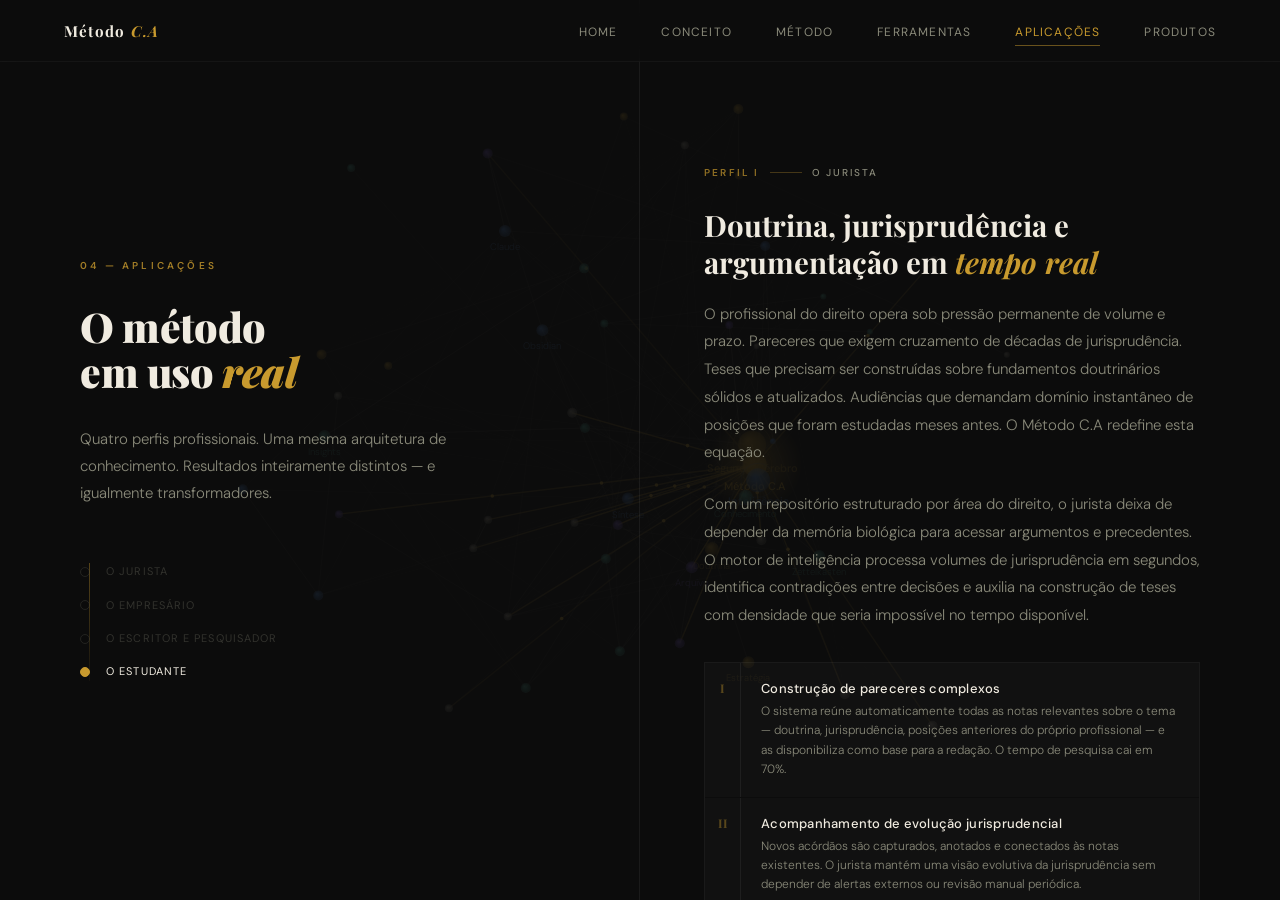
==== commit 3838ff32: "feat: add Produtos page with progressive value-ladder chart - New /produtos/ page renders a six-step" ====
--- a/aplicacoes/index.html
+++ b/aplicacoes/index.html
@@ -21,6 +21,7 @@
     <li><a href="/metodo/"      id="nav-metodo">Método</a></li>
     <li><a href="/ferramentas/" id="nav-ferramentas">Ferramentas</a></li>
     <li><a href="/aplicacoes/"  id="nav-aplicacoes"  class="active">Aplicações</a></li>
+    <li><a href="/produtos/"    id="nav-produtos">Produtos</a></li>
   </ul>
 </nav>
 
--- a/assets/styles.css
+++ b/assets/styles.css
@@ -1642,3 +1642,183 @@
   .cadastro-right { padding: 3rem 2rem 6rem; justify-content: flex-start; }
 }
 
+/* ═══════════════════════════════════════
+   PAGE — PRODUTOS (Escada de Valor)
+═══════════════════════════════════════ */
+#page-produtos::before {
+  content: '';
+  position: fixed;
+  inset: 0;
+  background: rgba(13,13,13,0.86);
+  z-index: 1;
+  pointer-events: none;
+}
+
+.produtos-wrap {
+  position: relative;
+  z-index: 2;
+  min-height: 100vh;
+  display: flex;
+  flex-direction: column;
+  align-items: center;
+  padding: 7rem 4rem 4rem;
+  gap: 2.5rem;
+}
+
+.produtos-header { text-align: center; max-width: 760px; }
+
+.produtos-section-label {
+  font-size: 10px; font-weight: 600;
+  letter-spacing: 0.32em; text-transform: uppercase;
+  color: var(--gold); opacity: 0.8;
+  margin-bottom: 1.25rem;
+}
+
+.produtos-heading {
+  font-family: 'Playfair Display', serif;
+  font-size: clamp(2rem, 3.2vw, 3rem);
+  font-weight: 900; line-height: 1.1;
+  color: var(--light);
+  letter-spacing: -0.01em;
+  margin-bottom: 1.25rem;
+}
+.produtos-heading em { color: var(--gold); font-style: italic; }
+
+.produtos-lead {
+  font-size: 15px; color: var(--muted);
+  line-height: 1.8; font-weight: 300;
+  max-width: 540px; margin: 0 auto;
+}
+
+#chart-wrap {
+  width: 100%; max-width: 1100px;
+  display: flex; flex-direction: column; align-items: stretch;
+}
+
+#chart {
+  display: flex; align-items: flex-end; justify-content: center;
+  gap: clamp(5px, 1vw, 12px);
+  width: 100%; height: clamp(280px, 50vh, 430px);
+}
+
+.produtos-baseline {
+  width: 100%; height: 1px;
+  background: linear-gradient(to right, transparent, rgba(200,154,46,0.05) 15%, var(--gold) 50%, rgba(200,154,46,0.05) 85%, transparent);
+  opacity: 0; animation: fadeIn 1s ease forwards 1.8s;
+}
+
+#tier-row {
+  display: flex; justify-content: center;
+  gap: clamp(5px, 1vw, 12px);
+  width: 100%; margin-top: 8px;
+}
+.tier-cell {
+  flex: 1; min-width: 0; text-align: center;
+  opacity: 0; transform: translateY(4px);
+  transition: opacity 0.4s ease, transform 0.4s ease;
+}
+.tier-cell.shown { opacity: 1; transform: translateY(0); }
+.tier-text {
+  font-size: clamp(8px, 0.72vw, 10px);
+  font-weight: 600; color: rgba(200,154,46,0.55);
+  text-transform: uppercase; letter-spacing: 0.12em;
+  white-space: nowrap;
+}
+
+.produtos-hint {
+  font-size: clamp(9px, 1vw, 11px);
+  color: var(--muted); letter-spacing: 0.24em;
+  text-transform: uppercase;
+  margin-top: 0.5rem;
+  opacity: 0; animation: fadeIn 1s ease forwards 2.2s;
+}
+.produtos-hint span { color: var(--gold); }
+
+.col {
+  flex: 1; min-width: 0; height: 100%;
+  position: relative; cursor: pointer;
+  opacity: 0; transform: translateY(70px) scale(0.85);
+}
+.col.visible { animation: riseIn 1.1s cubic-bezier(.16,1.1,.3,1) forwards; }
+.col:hover .bar { filter: brightness(1.25); }
+
+.bar-outer {
+  position: absolute; bottom: 0; left: 0; right: 0;
+  display: flex; flex-direction: column; align-items: center;
+}
+.bar {
+  width: 78%; border-radius: 3px 3px 0 0;
+  position: relative; overflow: hidden;
+  transition: filter 0.2s;
+  background: linear-gradient(to bottom, #E8B84B 0%, #C89A2E 42%, #6E5519 100%);
+  box-shadow: 0 0 18px rgba(200,154,46,0.22), inset 0 1px 0 rgba(255,255,255,0.16);
+  height: 0;
+}
+.bar.alt { background: linear-gradient(to bottom, #F0C45E 0%, #D6A53A 40%, #7C5E1B 100%); }
+.bar-shine {
+  position: absolute; top: 10px; left: 14%;
+  width: 14%; height: calc(100% - 18px);
+  background: rgba(255,255,255,0.12); border-radius: 2px;
+}
+.bar-pulse {
+  position: absolute; inset: 0;
+  background: linear-gradient(180deg, rgba(255,250,220,0.14) 0%, transparent 40%);
+  opacity: 0; animation: bpulse 2.8s ease-in-out infinite;
+}
+.bar.lit { animation: barGlow 0.7s ease-out forwards; }
+
+.float-label {
+  position: absolute; left: 0; right: 0;
+  display: flex; flex-direction: column; align-items: center; gap: 4px;
+  opacity: 0; transform: translateY(4px);
+  transition: opacity 0.35s ease, transform 0.35s ease;
+  pointer-events: none;
+}
+.float-label.shown { opacity: 1; transform: translateY(0); pointer-events: auto; }
+
+.prod-name {
+  font-family: 'DM Sans', sans-serif;
+  font-size: clamp(9px, 0.9vw, 11px);
+  font-weight: 500; color: var(--light);
+  text-align: center; line-height: 1.35;
+  text-transform: uppercase; letter-spacing: 0.06em;
+  white-space: pre-line;
+}
+.prod-price {
+  font-family: 'Playfair Display', serif;
+  font-size: clamp(10px, 1.05vw, 14px);
+  font-weight: 700; color: var(--gold);
+  text-align: center; letter-spacing: 0.02em;
+  white-space: nowrap;
+  background: transparent; border: none;
+  border-bottom: 1px dashed rgba(200,154,46,0.4);
+  width: 92%; outline: none; padding: 1px 3px;
+}
+.prod-price:focus { border-bottom-color: var(--gold-light); color: var(--light); }
+
+.produtos-cta {
+  display: flex; gap: 12px; flex-wrap: wrap;
+  justify-content: center;
+  margin-top: 0.5rem;
+}
+
+@keyframes riseIn {
+  0%   { opacity: 0; transform: translateY(70px) scale(0.85); filter: brightness(2.5) blur(6px); }
+  30%  { opacity: 0.8; filter: brightness(1.6) blur(2px); }
+  65%  { transform: translateY(-6px) scale(1.02); filter: brightness(1.05) blur(0); }
+  82%  { transform: translateY(3px) scale(0.99); }
+  100% { opacity: 1; transform: translateY(0) scale(1); filter: brightness(1) blur(0); }
+}
+@keyframes barGlow {
+  0%   { box-shadow: 0 0 45px rgba(232,184,75,0.85), inset 0 1px 0 rgba(255,255,255,0.45); }
+  100% { box-shadow: 0 0 18px rgba(200,154,46,0.22), inset 0 1px 0 rgba(255,255,255,0.16); }
+}
+@keyframes fadeIn { to { opacity: 1; } }
+@keyframes bpulse { 0%, 100% { opacity: 0; } 50% { opacity: 1; } }
+
+@media (max-width: 860px) {
+  .produtos-wrap { padding: 7rem 1.5rem 4rem; }
+  .prod-name { font-size: 9px; }
+  .prod-price { font-size: 10px; }
+}
+
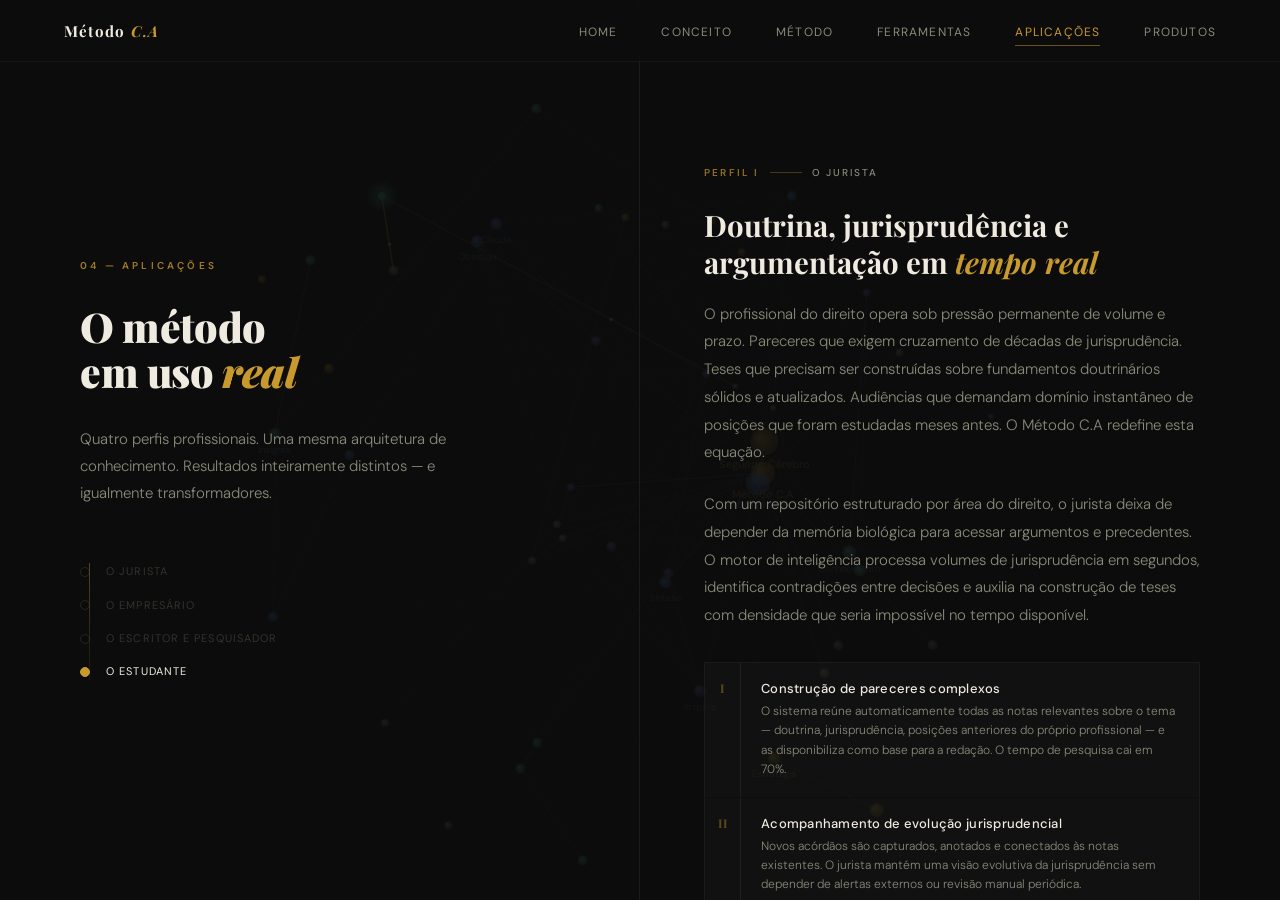
==== commit 62bd48e1: "chore: switch primary domain to franklingmendes.com Updates the CNAME and all <link rel="canonical">" ====
--- a/aplicacoes/index.html
+++ b/aplicacoes/index.html
@@ -5,7 +5,7 @@
 <meta name="viewport" content="width=device-width, initial-scale=1.0">
 <title>Aplicações — Método C.A</title>
 <meta name="description" content="O Método C.A em uso real: jurista, empresário, escritor, pesquisador e estudante.">
-<link rel="canonical" href="https://ca.franklingmendes.com/aplicacoes/">
+<link rel="canonical" href="https://franklingmendes.com/aplicacoes/">
 <link href="https://fonts.googleapis.com/css2?family=Playfair+Display:ital,wght@0,700;0,900;1,700&family=DM+Sans:wght@300;400;500;600&display=swap" rel="stylesheet">
 <link rel="stylesheet" href="/assets/styles.css">
 </head>
--- a/assets/styles.css
+++ b/assets/styles.css
@@ -1816,9 +1816,464 @@
 @keyframes fadeIn { to { opacity: 1; } }
 @keyframes bpulse { 0%, 100% { opacity: 0; } 50% { opacity: 1; } }
 
+/* deliverable cards row */
+.entregaveis-section {
+  width: 100%; max-width: 1100px;
+  margin-top: 3.5rem;
+  display: flex; flex-direction: column; gap: 2rem;
+}
+
+.entregaveis-header { text-align: center; }
+
+.entregaveis-eyebrow {
+  font-size: 10px; font-weight: 600;
+  letter-spacing: 0.32em; text-transform: uppercase;
+  color: var(--gold); opacity: 0.8;
+  margin-bottom: 1rem;
+}
+
+.entregaveis-title {
+  font-family: 'Playfair Display', serif;
+  font-size: clamp(1.6rem, 2.6vw, 2.2rem);
+  font-weight: 900; line-height: 1.15;
+  color: var(--light); letter-spacing: -0.01em;
+  margin-bottom: 0.75rem;
+}
+.entregaveis-title em { color: var(--gold); font-style: italic; }
+
+.entregaveis-subtitle {
+  font-size: 14px; color: var(--muted);
+  font-weight: 300; max-width: 560px;
+  line-height: 1.7; margin: 0 auto;
+}
+
+.entregaveis-grid {
+  display: grid;
+  grid-template-columns: repeat(6, 1fr);
+  gap: 12px;
+  width: 100%;
+}
+
+.entregavel-card {
+  position: relative;
+  display: flex; flex-direction: column;
+  background: rgba(255,255,255,0.025);
+  border: 1px solid var(--border);
+  border-radius: 3px;
+  padding: 1.5rem 1.1rem 1.25rem;
+  transition: background 0.25s, border-color 0.25s, transform 0.25s, box-shadow 0.25s;
+  overflow: hidden;
+}
+.entregavel-card::before {
+  content: '';
+  position: absolute; top: 0; left: 0; right: 0;
+  height: 2px; background: rgba(200,154,46,0.18);
+  transition: background 0.25s, height 0.25s;
+}
+.entregavel-card:hover {
+  background: rgba(255,255,255,0.04);
+  border-color: rgba(200,154,46,0.3);
+  transform: translateY(-3px);
+  box-shadow: 0 14px 40px rgba(0,0,0,0.4);
+}
+.entregavel-card:hover::before { background: var(--gold); height: 3px; }
+
+.entregavel-card.featured {
+  background: rgba(200,154,46,0.05);
+  border-color: rgba(200,154,46,0.35);
+}
+.entregavel-card.featured::before { background: var(--gold); height: 3px; }
+.entregavel-card.premium {
+  background: rgba(200,154,46,0.08);
+  border-color: rgba(200,154,46,0.5);
+}
+.entregavel-card.premium::before { background: var(--gold-light); height: 3px; }
+
+.entregavel-num {
+  font-family: 'Playfair Display', serif;
+  font-size: 11px; font-weight: 700;
+  letter-spacing: 0.18em;
+  color: rgba(200,154,46,0.55);
+  margin-bottom: 0.5rem;
+}
+
+.entregavel-name {
+  font-family: 'Playfair Display', serif;
+  font-size: 15px; font-weight: 700;
+  color: var(--light); line-height: 1.25;
+  margin-bottom: 1.1rem;
+  min-height: 2.5em;
+}
+
+.entregavel-section {
+  display: flex; flex-direction: column; gap: 0.4rem;
+  margin-bottom: 0.9rem;
+}
+
+.entregavel-section-title {
+  font-size: 9px; font-weight: 600;
+  letter-spacing: 0.18em; text-transform: uppercase;
+  color: var(--gold); opacity: 0.72;
+  margin-bottom: 0.4rem;
+}
+
+.entregavel-item {
+  display: flex; align-items: flex-start;
+  gap: 8px;
+  font-size: 11.5px; line-height: 1.55;
+  color: var(--muted); font-weight: 300;
+}
+.entregavel-item::before {
+  content: '→';
+  color: var(--gold); opacity: 0.5;
+  flex-shrink: 0;
+  font-size: 11px;
+}
+
+.entregavel-divider {
+  height: 1px;
+  background: var(--border);
+  margin: 0.4rem 0 0.9rem;
+}
+
+.entregavel-cta {
+  margin-top: auto;
+  font-size: 9.5px; font-weight: 600;
+  letter-spacing: 0.16em; text-transform: uppercase;
+  color: var(--gold);
+  border: 1px solid rgba(200,154,46,0.35);
+  border-radius: 2px;
+  padding: 7px 10px;
+  text-align: center;
+}
+.entregavel-card.featured .entregavel-cta,
+.entregavel-card.premium .entregavel-cta {
+  background: var(--gold);
+  color: var(--dark);
+  border-color: var(--gold);
+}
+
+.entregaveis-team {
+  text-align: center;
+  margin-top: 1rem;
+  padding-top: 1.5rem;
+  border-top: 1px solid var(--border);
+}
+.entregaveis-team-label {
+  font-size: 10px; letter-spacing: 0.28em;
+  text-transform: uppercase;
+  color: var(--muted); opacity: 0.7;
+}
+.entregaveis-team-label b {
+  color: var(--light); font-weight: 500;
+  margin: 0 0.4rem;
+}
+
+@media (max-width: 1100px) {
+  .entregaveis-grid { grid-template-columns: repeat(3, 1fr); }
+}
 @media (max-width: 860px) {
   .produtos-wrap { padding: 7rem 1.5rem 4rem; }
   .prod-name { font-size: 9px; }
   .prod-price { font-size: 10px; }
-}
-
+  .entregaveis-grid { grid-template-columns: repeat(2, 1fr); gap: 10px; }
+  .entregavel-card { padding: 1.1rem 0.9rem 1rem; }
+}
+@media (max-width: 540px) {
+  .entregaveis-grid { grid-template-columns: 1fr; }
+}
+
+a.entregavel-cta { text-decoration: none; cursor: pointer; transition: background 0.2s, color 0.2s, border-color 0.2s, letter-spacing 0.2s; }
+a.entregavel-cta:hover { background: var(--gold); color: var(--dark); border-color: var(--gold); letter-spacing: 0.2em; }
+.entregavel-card.featured a.entregavel-cta:hover,
+.entregavel-card.premium a.entregavel-cta:hover { background: var(--gold-light); border-color: var(--gold-light); }
+
+/* ═══════════════════════════════════════
+   PAGE — CHECKOUT
+═══════════════════════════════════════ */
+#page-checkout::before {
+  content: '';
+  position: fixed;
+  inset: 0;
+  background: rgba(13,13,13,0.92);
+  z-index: 1;
+  pointer-events: none;
+}
+
+.checkout-wrap {
+  position: relative;
+  z-index: 2;
+  min-height: 100vh;
+  display: grid;
+  grid-template-columns: 1fr 1fr;
+  gap: 0;
+}
+
+.checkout-summary {
+  position: sticky;
+  top: 0;
+  height: 100vh;
+  display: flex;
+  flex-direction: column;
+  justify-content: center;
+  padding: 7rem 4rem 4rem 5rem;
+  border-right: 1px solid var(--border);
+  overflow-y: auto;
+}
+
+.checkout-eyebrow {
+  font-size: 10px;
+  font-weight: 600;
+  letter-spacing: 0.32em;
+  text-transform: uppercase;
+  color: var(--gold);
+  opacity: 0.8;
+  margin-bottom: 1.75rem;
+}
+
+.checkout-product-num {
+  font-family: 'Playfair Display', serif;
+  font-size: 11px;
+  font-weight: 700;
+  letter-spacing: 0.18em;
+  color: rgba(200,154,46,0.55);
+  margin-bottom: 0.5rem;
+}
+
+.checkout-product-name {
+  font-family: 'Playfair Display', serif;
+  font-size: clamp(1.8rem, 2.8vw, 2.6rem);
+  font-weight: 900;
+  line-height: 1.1;
+  color: var(--light);
+  letter-spacing: -0.01em;
+  margin-bottom: 1.25rem;
+}
+.checkout-product-name em { color: var(--gold); font-style: italic; }
+
+.checkout-product-tagline {
+  font-size: 14px;
+  color: var(--muted);
+  line-height: 1.7;
+  font-weight: 300;
+  max-width: 460px;
+  margin-bottom: 2rem;
+}
+
+.checkout-deliverables {
+  display: flex;
+  flex-direction: column;
+  gap: 0.5rem;
+  border: 1px solid var(--border);
+  padding: 1.25rem 1.25rem;
+  margin-bottom: 2rem;
+}
+.checkout-deliverables-title {
+  font-size: 9px;
+  font-weight: 600;
+  letter-spacing: 0.22em;
+  text-transform: uppercase;
+  color: var(--gold);
+  opacity: 0.7;
+  margin-bottom: 0.25rem;
+}
+.checkout-deliverable {
+  display: flex;
+  gap: 8px;
+  font-size: 13px;
+  line-height: 1.55;
+  color: var(--muted);
+  font-weight: 300;
+}
+.checkout-deliverable::before {
+  content: '→';
+  color: var(--gold);
+  opacity: 0.55;
+  flex-shrink: 0;
+}
+
+.checkout-total {
+  display: flex;
+  justify-content: space-between;
+  align-items: baseline;
+  border-top: 1px solid var(--border);
+  padding-top: 1.25rem;
+}
+.checkout-total-label {
+  font-size: 11px;
+  letter-spacing: 0.22em;
+  text-transform: uppercase;
+  color: var(--muted);
+  opacity: 0.8;
+}
+.checkout-total-value {
+  font-family: 'Playfair Display', serif;
+  font-size: clamp(1.4rem, 2.2vw, 1.9rem);
+  font-weight: 700;
+  color: var(--gold);
+}
+.checkout-total-recurrence {
+  font-size: 11px;
+  font-weight: 400;
+  color: var(--muted);
+  letter-spacing: 0.08em;
+  margin-left: 6px;
+}
+
+.checkout-form-side {
+  display: flex;
+  flex-direction: column;
+  justify-content: center;
+  padding: 7rem 5rem 4rem 4rem;
+  overflow-y: auto;
+}
+
+.checkout-form-label {
+  font-size: 10px;
+  font-weight: 600;
+  letter-spacing: 0.32em;
+  text-transform: uppercase;
+  color: var(--gold);
+  opacity: 0.7;
+  margin-bottom: 2.5rem;
+}
+
+.checkout-payment-options {
+  display: grid;
+  grid-template-columns: repeat(3, 1fr);
+  gap: 8px;
+  margin-top: 1.5rem;
+}
+.checkout-payment-option {
+  position: relative;
+  border: 1px solid var(--border);
+  background: rgba(255,255,255,0.02);
+  padding: 0.9rem 0.6rem;
+  cursor: pointer;
+  transition: border-color 0.2s, background 0.2s;
+  text-align: center;
+}
+.checkout-payment-option input { position: absolute; opacity: 0; pointer-events: none; }
+.checkout-payment-option-label {
+  font-size: 11px;
+  font-weight: 500;
+  letter-spacing: 0.14em;
+  text-transform: uppercase;
+  color: var(--muted);
+  display: block;
+  margin-bottom: 0.25rem;
+}
+.checkout-payment-option-hint {
+  font-size: 10px;
+  color: var(--muted-2);
+  letter-spacing: 0.04em;
+}
+.checkout-payment-option:has(input:checked) {
+  border-color: rgba(200,154,46,0.5);
+  background: rgba(200,154,46,0.06);
+}
+.checkout-payment-option:has(input:checked) .checkout-payment-option-label {
+  color: var(--gold);
+}
+
+@media (max-width: 860px) {
+  .checkout-wrap { grid-template-columns: 1fr; }
+  .checkout-summary { position: relative; height: auto; padding: 8rem 2rem 3rem; border-right: none; border-bottom: 1px solid var(--border); }
+  .checkout-form-side { padding: 3rem 2rem 6rem; justify-content: flex-start; }
+  .checkout-payment-options { grid-template-columns: 1fr; }
+}
+
+/* card fields — only visible when forma_pagamento === 'cartao' */
+.checkout-card-fields {
+  display: none;
+  flex-direction: column;
+  gap: 0;
+  margin-top: 1.5rem;
+  padding-top: 1.5rem;
+  border-top: 1px solid var(--border);
+}
+.checkout-card-fields.visible { display: flex; }
+
+.checkout-card-row {
+  display: grid;
+  grid-template-columns: 1fr 1fr 1fr;
+  gap: 0;
+  border-bottom: 1px solid var(--border);
+}
+.checkout-card-row .cad-field { border-bottom: none; border-top: none; border-right: 1px solid var(--border); padding: 0 0.75rem; }
+.checkout-card-row .cad-field:last-child { border-right: none; }
+
+.checkout-installments {
+  margin-top: 0.5rem;
+}
+
+/* PIX block */
+.checkout-pix-panel {
+  display: none;
+  flex-direction: column;
+  align-items: center;
+  gap: 1.25rem;
+  padding: 2rem 1.5rem;
+  border: 1px solid rgba(200,154,46,0.3);
+  background: rgba(200,154,46,0.04);
+  margin-top: 1.5rem;
+  text-align: center;
+}
+.checkout-pix-panel.visible { display: flex; }
+
+.checkout-pix-title {
+  font-family: 'Playfair Display', serif;
+  font-size: 1.1rem;
+  font-weight: 700;
+  color: var(--gold);
+}
+.checkout-pix-qr {
+  width: 200px; height: 200px;
+  background: #fff;
+  padding: 8px;
+  border-radius: 4px;
+}
+.checkout-pix-qr img { width: 100%; height: 100%; display: block; }
+
+.checkout-pix-emv {
+  width: 100%;
+  font-family: 'DM Sans', sans-serif;
+  font-size: 11px;
+  color: var(--muted);
+  background: rgba(255,255,255,0.04);
+  border: 1px solid var(--border);
+  padding: 10px 12px;
+  word-break: break-all;
+  text-align: left;
+  font-weight: 300;
+}
+
+.checkout-pix-copy {
+  font-size: 11px; font-weight: 600;
+  letter-spacing: 0.16em; text-transform: uppercase;
+  color: var(--gold);
+  border: 1px solid rgba(200,154,46,0.4);
+  background: transparent;
+  padding: 10px 22px;
+  cursor: pointer;
+  transition: background 0.2s, color 0.2s;
+}
+.checkout-pix-copy:hover { background: var(--gold); color: var(--dark); }
+.checkout-pix-copy.copied { background: var(--gold); color: var(--dark); }
+
+.checkout-pix-status {
+  font-size: 11px;
+  letter-spacing: 0.18em;
+  text-transform: uppercase;
+  color: var(--muted);
+}
+.checkout-pix-status.approved { color: var(--gold-light); }
+.checkout-pix-status::before {
+  content: '○ ';
+  color: var(--muted-2);
+}
+.checkout-pix-status.approved::before {
+  content: '● ';
+  color: var(--gold-light);
+}
+
